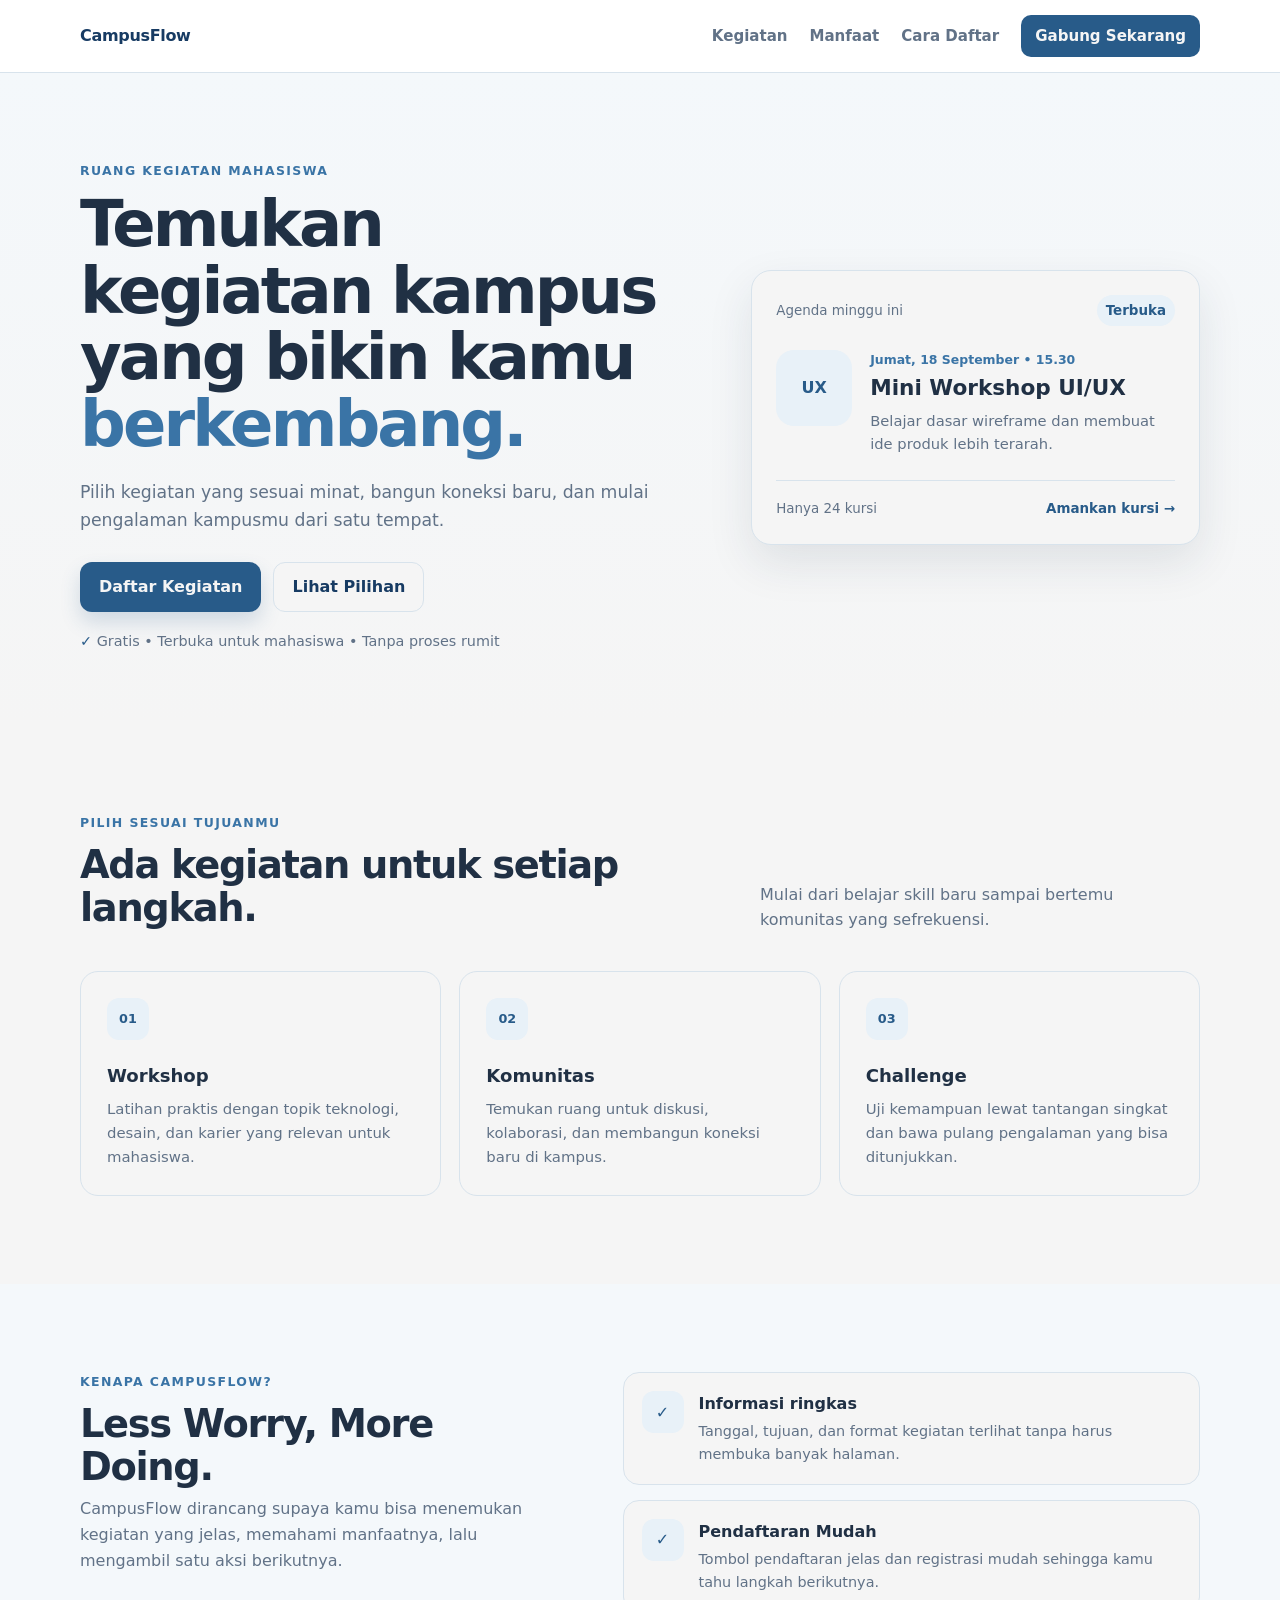
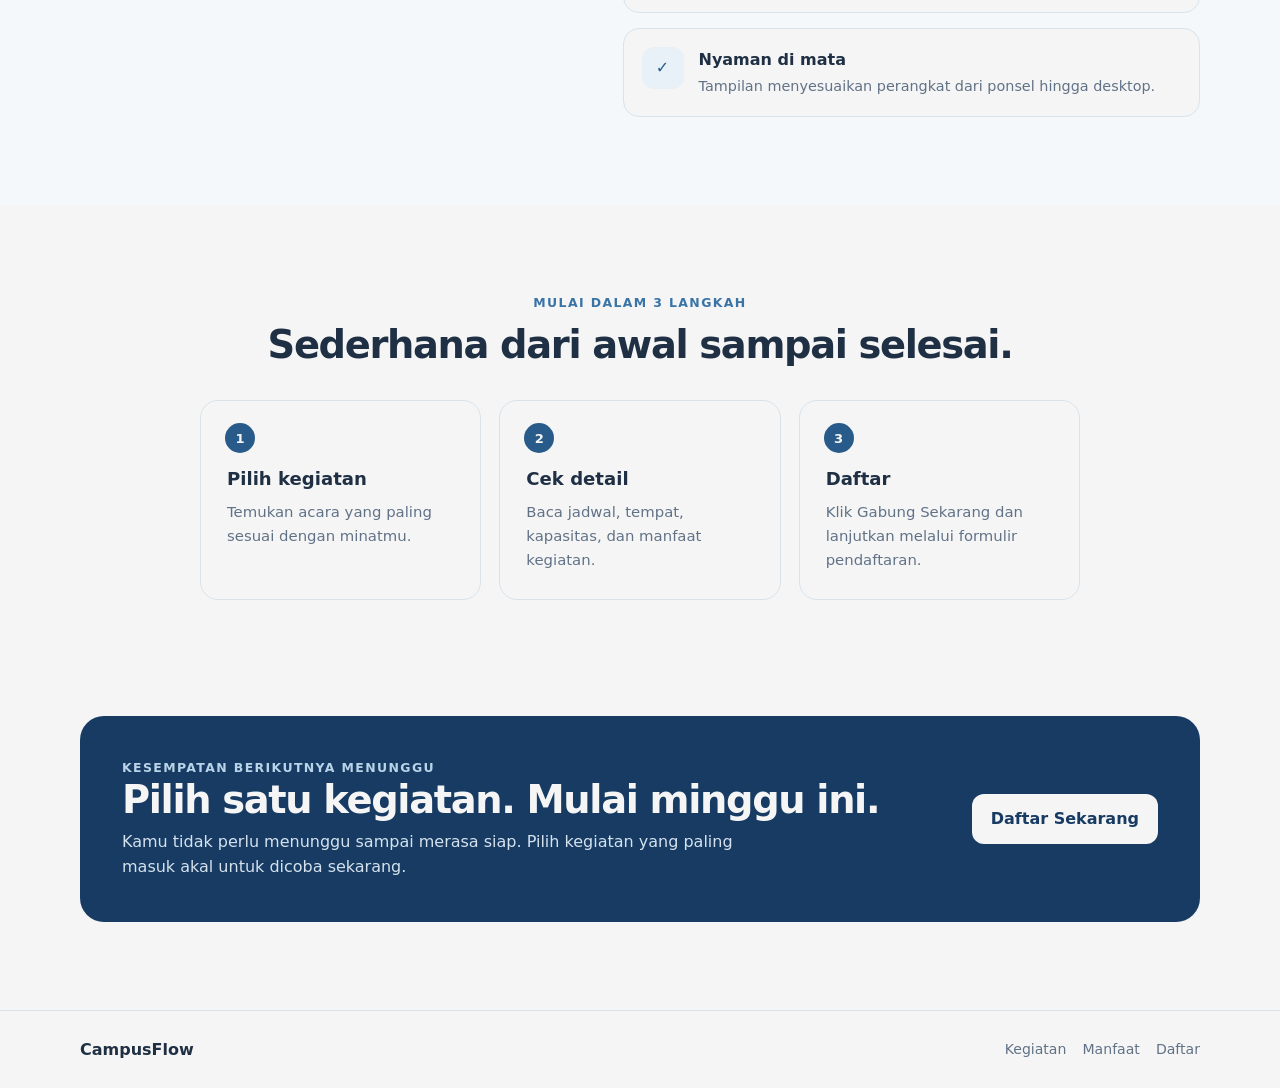
==== MiniProject/index.html @ c78fb05d "add Mini project" ====
<!DOCTYPE html>
<html lang="id">
<head>
  <meta charset="UTF-8">
  <meta name="viewport" content="width=device-width, initial-scale=1.0">
  <meta name="description" content="CampusFlow membantu mahasiswa menemukan kegiatan kampus yang relevan dan mendaftar dengan mudah.">
  <title>CampusFlow — Kegiatan Kampus Lebih Terarah</title>
  <link rel="stylesheet" href="css/style.css">
</head>
<body>
  <header class="site-header">
    <div class="container nav-wrap">
      <a class="brand" href="#home" aria-label="CampusFlow beranda">
        <span>CampusFlow</span>
      </a>
      <nav class="site-nav" aria-label="Navigasi utama">
        <a href="#kegiatan">Kegiatan</a>
        <a href="#manfaat">Manfaat</a>
        <a href="#cara-daftar">Cara Daftar</a>
        <a class="nav-cta" href="#daftar">Gabung Sekarang</a>
      </nav>
    </div>
  </header>

  <main id="home">
    <section class="hero" aria-labelledby="hero-title">
      <div class="container hero-grid">
        <div class="hero-copy">
          <p class="eyebrow">Ruang kegiatan mahasiswa</p>
          <h1 id="hero-title">Temukan kegiatan kampus yang bikin kamu <span>berkembang.</span></h1>
          <p class="hero-text">Pilih kegiatan yang sesuai minat, bangun koneksi baru, dan mulai pengalaman kampusmu dari satu tempat.</p>
          <div class="hero-actions">
            <a class="button button-primary" href="#daftar">Daftar Kegiatan</a>
            <a class="button button-secondary" href="#kegiatan">Lihat Pilihan</a>
          </div>
          <p class="hero-note"><span aria-hidden="true">✓</span> Gratis • Terbuka untuk mahasiswa • Tanpa proses rumit</p>
        </div>

        <div class="hero-card" aria-label="Ringkasan kegiatan minggu ini">
          <div class="card-topline">
            <span>Agenda minggu ini</span>
            <span class="status">Terbuka</span>
          </div>
          <div class="featured-event">
            <div class="event-icon" aria-hidden="true">UX</div>
            <div>
              <p class="event-date">Jumat, 18 September • 15.30</p>
              <h2>Mini Workshop UI/UX</h2>
              <p>Belajar dasar wireframe dan membuat ide produk lebih terarah.</p>
            </div>
          </div>
          <div class="card-footer">
            <span>Hanya 24 kursi</span>
            <a href="#daftar">Amankan kursi →</a>
          </div>
        </div>
      </div>
    </section>

    <section id="kegiatan" class="section" aria-labelledby="kegiatan-title">
      <div class="container">
        <div class="section-heading">
          <div>
            <p class="eyebrow">Pilih sesuai tujuanmu</p>
            <h2 id="kegiatan-title">Ada kegiatan untuk setiap langkah.</h2>
          </div>
          <p>Mulai dari belajar skill baru sampai bertemu komunitas yang sefrekuensi.</p>
        </div>

        <div class="feature-grid">
          <article class="feature-card">
            <div class="feature-icon" aria-hidden="true">01</div>
            <h3>Workshop</h3>
            <p>Latihan praktis dengan topik teknologi, desain, dan karier yang relevan untuk mahasiswa.</p>
          </article>
          <article class="feature-card">
            <div class="feature-icon" aria-hidden="true">02</div>
            <h3>Komunitas</h3>
            <p>Temukan ruang untuk diskusi, kolaborasi, dan membangun koneksi baru di kampus.</p>
          </article>
          <article class="feature-card">
            <div class="feature-icon" aria-hidden="true">03</div>
            <h3>Challenge</h3>
            <p>Uji kemampuan lewat tantangan singkat dan bawa pulang pengalaman yang bisa ditunjukkan.</p>
          </article>
        </div>
      </div>
    </section>

    <section id="manfaat" class="section section-soft" aria-labelledby="manfaat-title">
      <div class="container benefits-grid">
        <div>
          <p class="eyebrow">Kenapa CampusFlow?</p>
          <h2 id="manfaat-title">Less Worry, More Doing.</h2>
          <p class="section-lead">CampusFlow dirancang supaya kamu bisa menemukan kegiatan yang jelas, memahami manfaatnya, lalu mengambil satu aksi berikutnya.</p>
        </div>
        <div class="benefit-list">
          <div class="benefit-item">
            <span class="check" aria-hidden="true">✓</span>
            <div><h3>Informasi ringkas</h3><p>Tanggal, tujuan, dan format kegiatan terlihat tanpa harus membuka banyak halaman.</p></div>
          </div>
          <div class="benefit-item">
            <span class="check" aria-hidden="true">✓</span>
            <div><h3>Pendaftaran Mudah</h3><p>Tombol pendaftaran jelas dan registrasi mudah sehingga kamu tahu langkah berikutnya.</p></div>
          </div>
          <div class="benefit-item">
            <span class="check" aria-hidden="true">✓</span>
            <div><h3>Nyaman di mata</h3><p>Tampilan menyesuaikan perangkat dari ponsel hingga desktop.</p></div>
          </div>
        </div>
      </div>
    </section>

    <section id="cara-daftar" class="section" aria-labelledby="cara-title">
      <div class="container">
        <div class="section-heading centered">
          <div>
            <p class="eyebrow">Mulai dalam 3 langkah</p>
            <h2 id="cara-title">Sederhana dari awal sampai selesai.</h2>
          </div>
        </div>
        <div class="steps-grid">
          <article class="step-card"><span>1</span><h3>Pilih kegiatan</h3><p>Temukan acara yang paling sesuai dengan minatmu.</p></article>
          <article class="step-card"><span>2</span><h3>Cek detail</h3><p>Baca jadwal, tempat, kapasitas, dan manfaat kegiatan.</p></article>
          <article class="step-card"><span>3</span><h3>Daftar</h3><p>Klik Gabung Sekarang dan lanjutkan melalui formulir pendaftaran.</p></article>
        </div>
      </div>
    </section>

    <section id="daftar" class="cta-section" aria-labelledby="cta-title">
      <div class="container cta-box">
        <div>
          <p class="eyebrow">Kesempatan berikutnya menunggu</p>
          <h2 id="cta-title">Pilih satu kegiatan. Mulai minggu ini.</h2>
          <p>Kamu tidak perlu menunggu sampai merasa siap. Pilih kegiatan yang paling masuk akal untuk dicoba sekarang.</p>
        </div>
        <a class="button button-light" href="mailto:campusflow@example.com?subject=Pendaftaran%20Kegiatan%20CampusFlow">Daftar Sekarang</a>
      </div>
    </section>
  </main>

  <footer class="site-footer">
    <div class="container footer-wrap">
      <div>
        <strong>CampusFlow</strong>
      </div>
      <div class="footer-links">
        <a href="#kegiatan">Kegiatan</a>
        <a href="#manfaat">Manfaat</a>
        <a href="#daftar">Daftar</a>
      </div>
    </div>
  </footer>
</body>
</html>
---- MiniProject/css/style.css ----
:root {
  --primary-dark: #173b63;
  --primary: #285b89;
  --primary-light: #3a74a6;
  --primary-soft: #e8f1f8;
  --primary-bg: #f4f8fb;
  --text: #203044;
  --text-muted: #617287;
  --border: #d8e3ec;
  --shadow: 0 18px 45px rgba(32, 48, 68, 0.1);
  --radius: 20px;
  --max-width: 1120px;
}

* {
  box-sizing: border-box;
}
html {
  scroll-behavior: smooth;
}
body {
  margin: 0;
  min-width: 320px;
  font-family:
    Inter,
    ui-sans-serif,
    system-ui,
    -apple-system,
    BlinkMacSystemFont,
    "Segoe UI",
    sans-serif;
  color: var(--text);
  background: whitesmoke;
  line-height: 1.6;
}

a {
  color: inherit;
}

.container {
  width: min(var(--max-width), calc(100% - 40px));
  margin-inline: auto;
}

.site-header {
  position: sticky;
  top: 0;
  z-index: 10;
  background: rgba(255, 255, 255, 0.94);
  border-bottom: 1px solid var(--border);
  backdrop-filter: blur(10px);
}
.nav-wrap {
  min-height: 72px;
  display: flex;
  align-items: center;
  justify-content: space-between;
  gap: 24px;
}
.brand {
  display: inline-flex;
  align-items: center;
  gap: 10px;
  text-decoration: none;
  font-weight: 800;
  color: var(--primary-dark);
  letter-spacing: -0.02em;
}
.site-nav {
  display: flex;
  align-items: center;
  gap: 22px;
  font-size: 0.94rem;
}
.site-nav a {
  text-decoration: none;
  color: var(--text-muted);
  font-weight: 650;
}
.site-nav a:hover {
  color: var(--primary-dark);
}
.site-nav .nav-cta {
  padding: 9px 14px;
  border-radius: 10px;
  background: var(--primary);
  color: whitesmoke;
}

.hero {
  background: linear-gradient(180deg, var(--primary-bg) 0%, whitesmoke 100%);
  padding: 88px 0 72px;
}
.hero-grid {
  display: grid;
  grid-template-columns: 1.15fr 0.85fr;
  gap: 64px;
  align-items: center;
}
.eyebrow {
  margin: 0 0 10px;
  color: var(--primary-light);
  font-size: 0.78rem;
  font-weight: 800;
  letter-spacing: 0.11em;
  text-transform: uppercase;
}
h1,h2,h3,p {
  margin-top: 0;
}
h1 {
  max-width: 750px;
  margin-bottom: 22px;
  font-size: clamp(2.3rem, 5vw, 4.45rem);
  line-height: 1.04;
  letter-spacing: -0.045em;
}
h1 span {
  color: var(--primary-light);
}
.hero-text {
  max-width: 620px;
  margin-bottom: 28px;
  color: var(--text-muted);
  font-size: 1.08rem;
}
.hero-actions {
  display: flex;
  flex-wrap: wrap;
  gap: 12px;
  margin-bottom: 18px;
}
.button {
  display: inline-flex;
  align-items: center;
  justify-content: center;
  min-height: 46px;
  padding: 11px 18px;
  border-radius: 12px;
  font-weight: 800;
  text-decoration: none;
  border: 1px solid transparent;
}
.button-primary {
  background: var(--primary);
  color: whitesmoke;
  box-shadow: 0 10px 20px rgba(40, 91, 137, 0.18);
}
.button-primary:hover {
  background: var(--primary-dark);
}
.button-secondary {
  border-color: var(--border);
  background: whitesmoke;
  color: var(--primary-dark);
}
.button-secondary:hover {
  border-color: var(--primary-light);
}
.hero-note {
  margin: 0;
  font-size: 0.9rem;
  color: var(--text-muted);
}
.hero-note span {
  color: var(--primary);
  font-weight: 900;
}

.hero-card {
  padding: 24px;
  border: 1px solid var(--border);
  border-radius: var(--radius);
  background: whitesmoke;
  box-shadow: var(--shadow);
}
.card-topline,
.card-footer {
  display: flex;
  justify-content: space-between;
  gap: 12px;
  align-items: center;
  font-size: 0.84rem;
  color: var(--text-muted);
}
.status {
  padding: 5px 9px;
  border-radius: 999px;
  background: var(--primary-soft);
  color: var(--primary);
  font-weight: 800;
}
.featured-event {
  display: grid;
  grid-template-columns: 76px 1fr;
  gap: 18px;
  align-items: start;
  padding: 24px 0;
}
.event-icon {
  display: grid;
  place-items: center;
  width: 76px;
  height: 76px;
  border-radius: 18px;
  background: var(--primary-soft);
  color: var(--primary);
  font-weight: 900;
}
.event-date {
  margin-bottom: 5px;
  font-size: 0.78rem;
  color: var(--primary-light);
  font-weight: 800;
}
.featured-event h2 {
  margin-bottom: 8px;
  font-size: 1.35rem;
  line-height: 1.2;
}
.featured-event p:last-child {
  margin-bottom: 0;
  color: var(--text-muted);
  font-size: 0.92rem;
}
.card-footer {
  padding-top: 17px;
  border-top: 1px solid var(--border);
}
.card-footer a {
  color: var(--primary);
  font-weight: 800;
  text-decoration: none;
}

.section {
  padding: 88px 0;
}
.section-soft {
  background: var(--primary-bg);
}
.section-heading {
  display: flex;
  justify-content: space-between;
  gap: 40px;
  align-items: end;
  margin-bottom: 34px;
}
.section-heading h2,
.benefits-grid h2,
.cta-box h2 {
  margin-bottom: 8px;
  font-size: clamp(1.8rem, 3vw, 2.7rem);
  line-height: 1.12;
  letter-spacing: -0.035em;
}
.section-heading > p {
  max-width: 440px;
  margin-bottom: 4px;
  color: var(--text-muted);
}
.centered {
  display: block;
  text-align: center;
}

.feature-grid {
  display: grid;
  grid-template-columns: repeat(3, 1fr);
  gap: 18px;
}
.feature-card,
.step-card {
  padding: 26px;
  border: 1px solid var(--border);
  border-radius: 18px;
  background: whitesmoke;
}
.feature-icon {
  display: grid;
  place-items: center;
  width: 42px;
  height: 42px;
  margin-bottom: 22px;
  border-radius: 12px;
  background: var(--primary-soft);
  color: var(--primary);
  font-size: 0.8rem;
  font-weight: 900;
}
.feature-card h3,
.step-card h3 {
  margin-bottom: 7px;
  font-size: 1.13rem;
}
.feature-card p,
.step-card p {
  margin-bottom: 0;
  color: var(--text-muted);
  font-size: 0.93rem;
}

.benefits-grid {
  display: grid;
  grid-template-columns: 0.9fr 1.1fr;
  gap: 70px;
  align-items: start;
}
.section-lead {
  max-width: 560px;
  color: var(--text-muted);
}
.benefit-list {
  display: grid;
  gap: 15px;
}
.benefit-item {
  display: grid;
  grid-template-columns: 42px 1fr;
  gap: 15px;
  padding: 18px;
  border: 1px solid var(--border);
  border-radius: 16px;
  background: whitesmoke;
}
.check {
  display: grid;
  place-items: center;
  width: 42px;
  height: 42px;
  border-radius: 12px;
  background: var(--primary-soft);
  color: var(--primary);
  font-weight: 900;
}
.benefit-item h3 {
  margin-bottom: 3px;
  font-size: 1rem;
}
.benefit-item p {
  margin: 0;
  color: var(--text-muted);
  font-size: 0.9rem;
}

.steps-grid {
  display: grid;
  grid-template-columns: repeat(3, 1fr);
  gap: 18px;
  max-width: 880px;
  margin: 0 auto;
}
.step-card {
  position: relative;
  padding-top: 64px;
}
.step-card > span {
  position: absolute;
  top: 22px;
  left: 24px;
  display: grid;
  place-items: center;
  width: 30px;
  height: 30px;
  border-radius: 50%;
  background: var(--primary);
  color: whitesmoke;
  font-size: 0.82rem;
  font-weight: 900;
}

.cta-section {
  padding: 28px 0 88px;
}
.cta-box {
  display: flex;
  justify-content: space-between;
  gap: 32px;
  align-items: center;
  padding: 42px;
  border-radius: 24px;
  background: var(--primary-dark);
  color: whitesmoke;
}
.cta-box .eyebrow {
  color: #b9d3e8;
}
.cta-box p {
  max-width: 650px;
  margin-bottom: 0;
  color: #d5e2ee;
}
.button-light {
  background: whitesmoke;
  color: var(--primary-dark);
  white-space: nowrap;
}
.button-light:hover {
  background: var(--primary-soft);
}

.site-footer {
  border-top: 1px solid var(--border);
  padding: 26px 0;
}
.footer-wrap {
  display: flex;
  justify-content: space-between;
  gap: 24px;
  align-items: center;
}
.footer-wrap p {
  margin: 3px 0 0;
  color: var(--text-muted);
  font-size: 0.84rem;
}
.footer-links {
  display: flex;
  flex-wrap: wrap;
  gap: 16px;
}
.footer-links a {
  color: var(--text-muted);
  font-size: 0.88rem;
  text-decoration: none;
}

:focus-visible {
  outline: 3px solid #76a9d0;
  outline-offset: 3px;
  border-radius: 5px;
}

@media (max-width: 860px) {
  .nav-wrap {
    align-items: flex-start;
    padding: 14px 0;
  }
  .site-nav {
    justify-content: flex-end;
    gap: 12px;
    flex-wrap: wrap;
  }
  .hero-grid,
  .benefits-grid {
    grid-template-columns: 1fr;
  }
  .hero-grid {
    gap: 36px;
  }
  .feature-grid,
  .steps-grid {
    grid-template-columns: 1fr;
  }
  .section-heading {
    align-items: start;
    flex-direction: column;
    gap: 10px;
  }
}

@media (max-width: 600px) {
  .container {
    width: min(var(--max-width), calc(100% - 28px));
  }
  .site-header {
    position: static;
  }
  .nav-wrap {
    flex-direction: column;
    align-items: stretch;
  }
  .site-nav {
    justify-content: flex-start;
    overflow-x: auto;
    padding-bottom: 2px;
  }
  .site-nav a {
    flex: 0 0 auto;
  }
  .nav-cta {
    margin-left: auto;
  }
  .hero {
    padding: 58px 0 50px;
  }
  .section {
    padding: 64px 0;
  }
  .cta-section {
    padding: 8px 0 64px;
  }
  .cta-box {
    padding: 28px;
    flex-direction: column;
    align-items: flex-start;
  }
  .button-light {
    width: 100%;
  }
  .footer-wrap {
    flex-direction: column;
    align-items: flex-start;
  }
}

@media (max-width: 380px) {
  h1 {
    font-size: 2.15rem;
  }
  .hero-card,
  .feature-card,
  .step-card,
  .benefit-item,
  .cta-box {
    padding-left: 18px;
    padding-right: 18px;
  }
  .featured-event {
    grid-template-columns: 1fr;
  }
  .event-icon {
    width: 58px;
    height: 58px;
  }
  .hero-actions .button {
    width: 100%;
  }
}
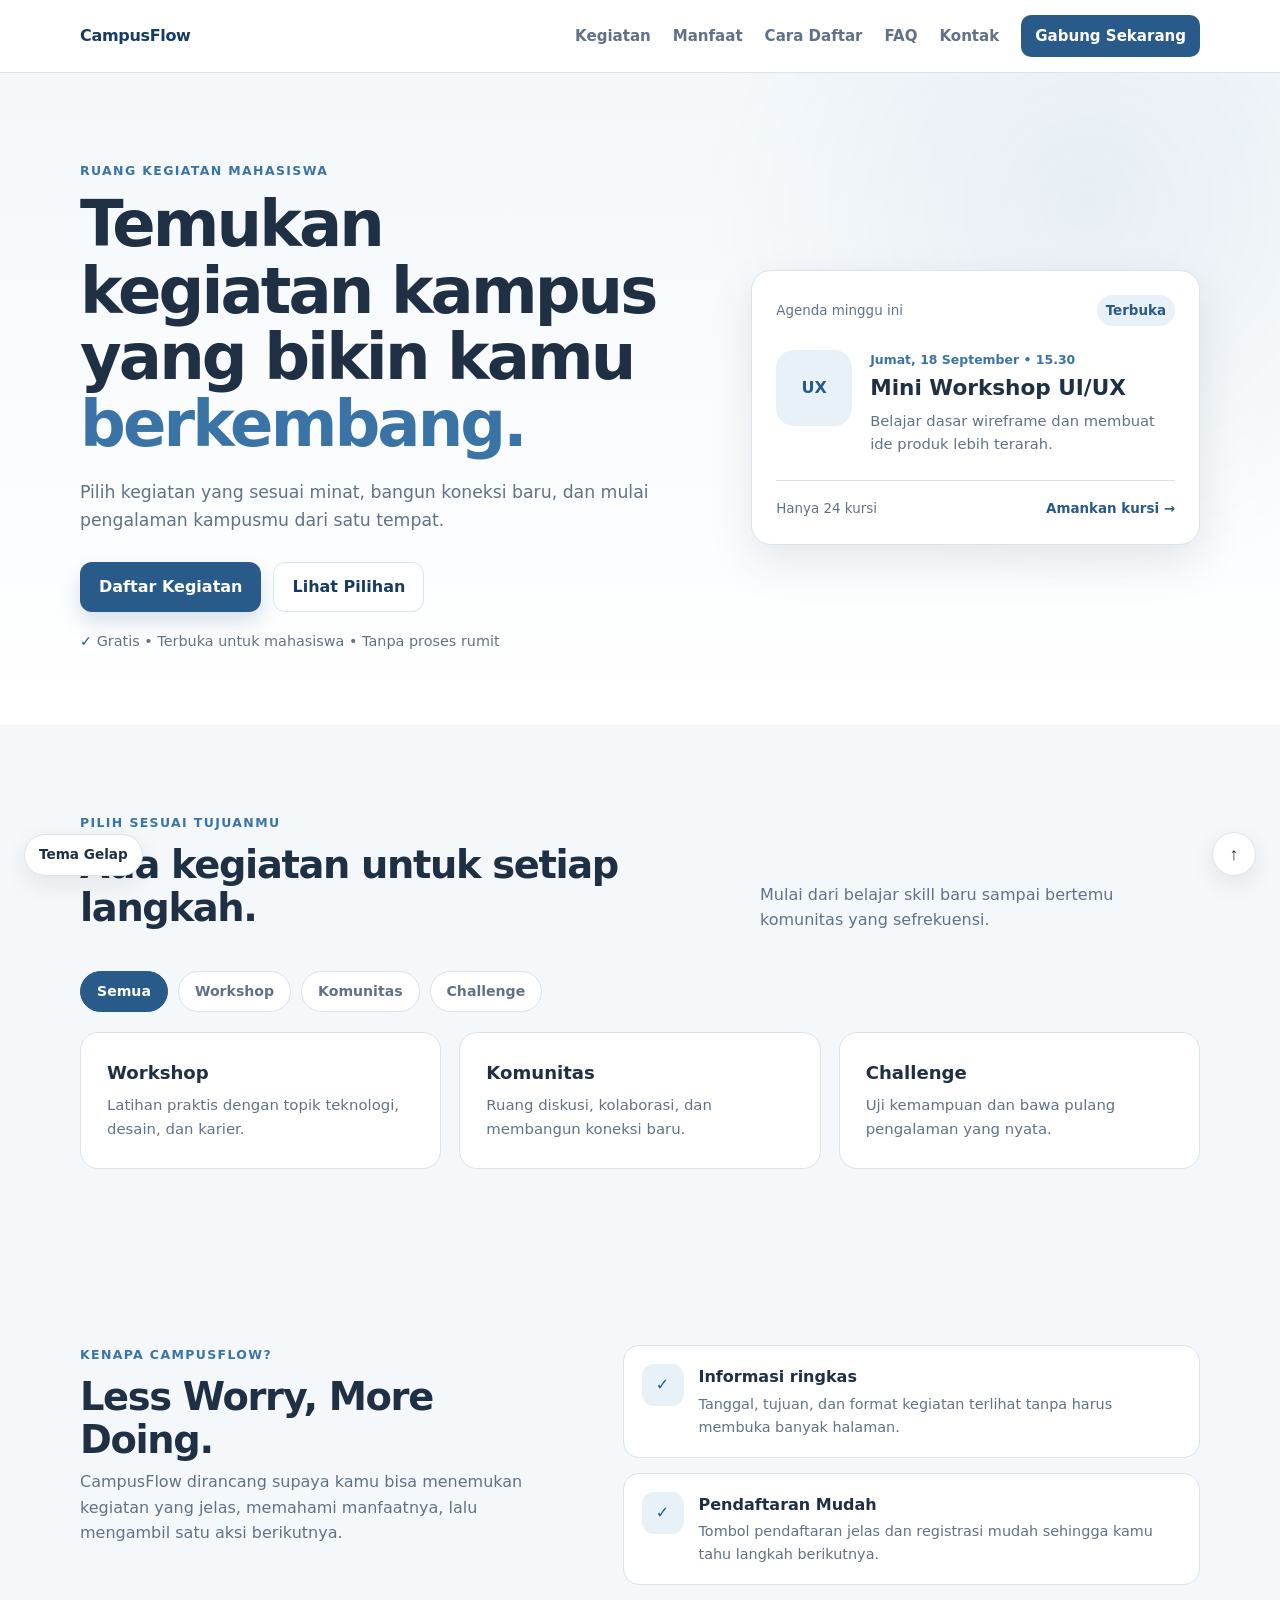
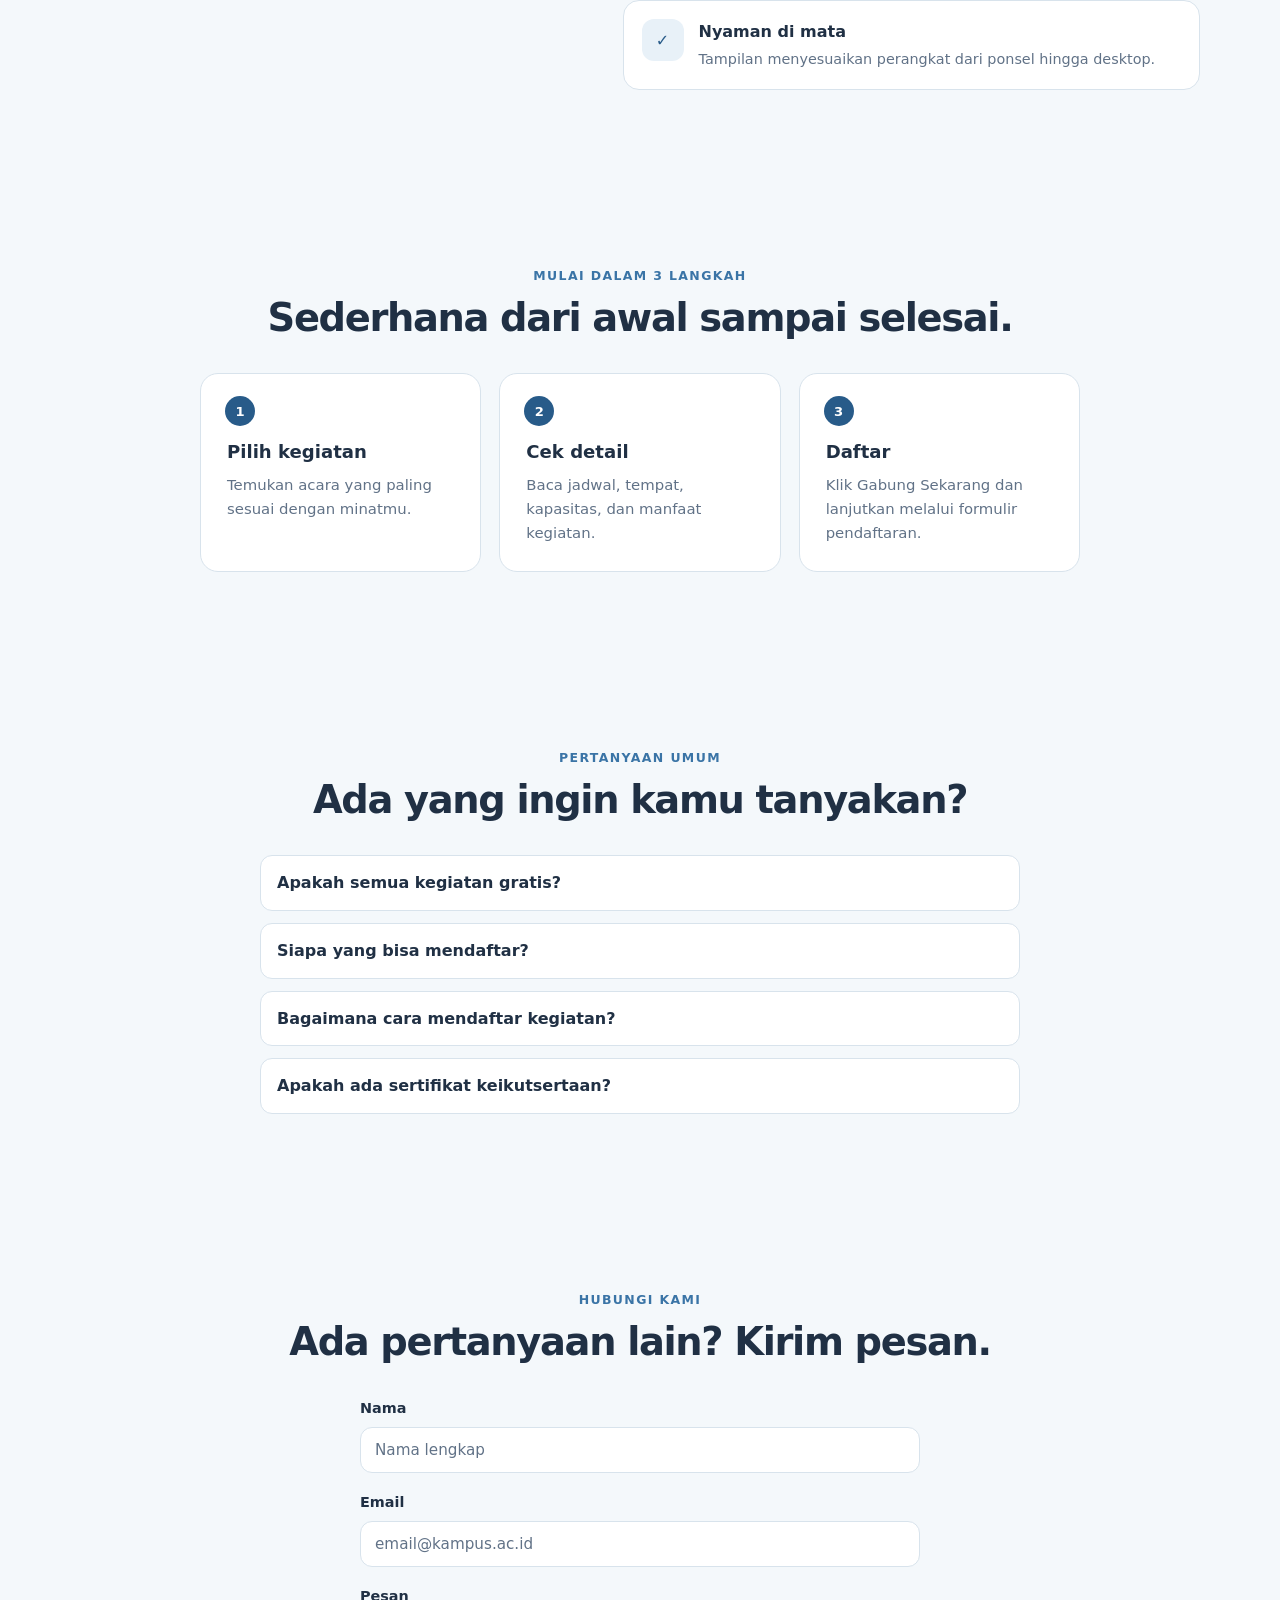
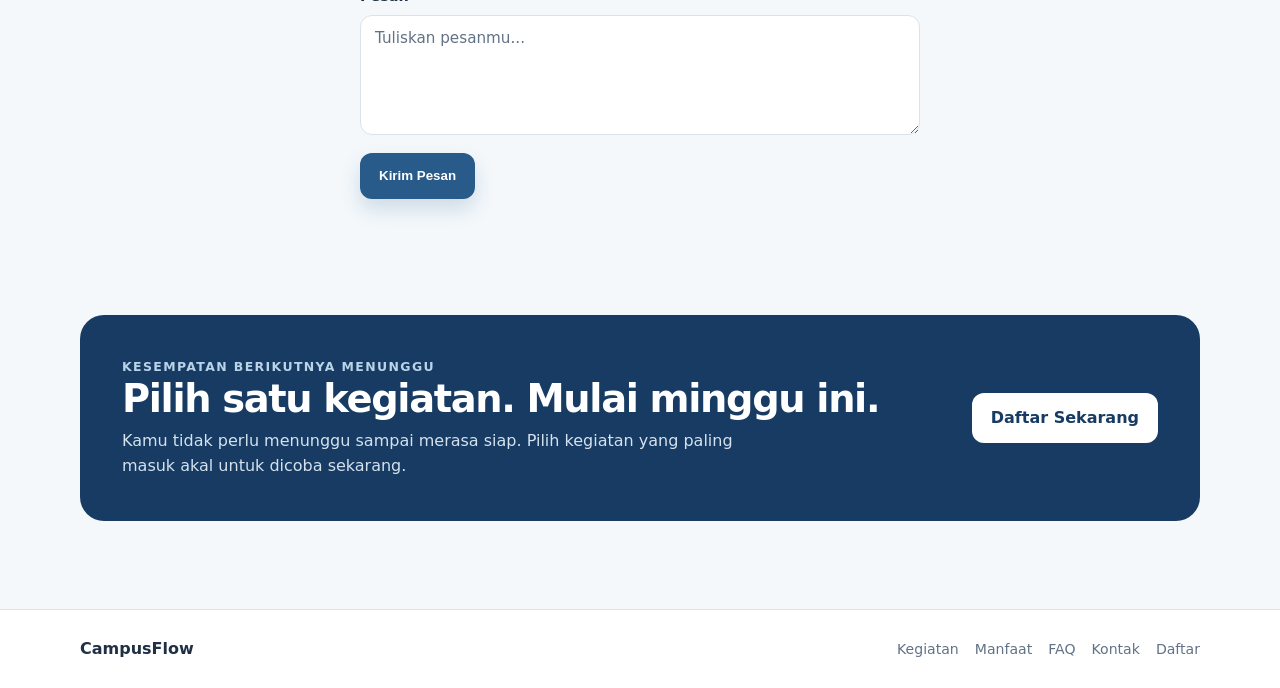
==== commit 662ac10a: "mini project" ====
--- a/MiniProject/index.html
+++ b/MiniProject/index.html
@@ -13,10 +13,13 @@
       <a class="brand" href="#home" aria-label="CampusFlow beranda">
         <span>CampusFlow</span>
       </a>
+      <button id="nav-toggle" aria-expanded="false" aria-label="Buka menu">☰</button>
       <nav class="site-nav" aria-label="Navigasi utama">
         <a href="#kegiatan">Kegiatan</a>
         <a href="#manfaat">Manfaat</a>
         <a href="#cara-daftar">Cara Daftar</a>
+        <a href="#faq">FAQ</a>
+        <a href="#kontak">Kontak</a>
         <a class="nav-cta" href="#daftar">Gabung Sekarang</a>
       </nav>
     </div>
@@ -67,23 +70,14 @@
           <p>Mulai dari belajar skill baru sampai bertemu komunitas yang sefrekuensi.</p>
         </div>
 
-        <div class="feature-grid">
-          <article class="feature-card">
-            <div class="feature-icon" aria-hidden="true">01</div>
-            <h3>Workshop</h3>
-            <p>Latihan praktis dengan topik teknologi, desain, dan karier yang relevan untuk mahasiswa.</p>
-          </article>
-          <article class="feature-card">
-            <div class="feature-icon" aria-hidden="true">02</div>
-            <h3>Komunitas</h3>
-            <p>Temukan ruang untuk diskusi, kolaborasi, dan membangun koneksi baru di kampus.</p>
-          </article>
-          <article class="feature-card">
-            <div class="feature-icon" aria-hidden="true">03</div>
-            <h3>Challenge</h3>
-            <p>Uji kemampuan lewat tantangan singkat dan bawa pulang pengalaman yang bisa ditunjukkan.</p>
-          </article>
-        </div>
+        <div class="filter-wrap">
+          <button class="filter-btn filter-aktif" data-filter="semua">Semua</button>
+          <button class="filter-btn" data-filter="workshop">Workshop</button>
+          <button class="filter-btn" data-filter="komunitas">Komunitas</button>
+          <button class="filter-btn" data-filter="challenge">Challenge</button>
+        </div>
+
+        <div id="daftar-fitur" class="feature-grid"></div>
       </div>
     </section>
 
@@ -127,6 +121,65 @@
       </div>
     </section>
 
+    <section id="faq" class="section section-soft" aria-labelledby="faq-title">
+      <div class="container">
+        <div class="section-heading centered">
+          <div>
+            <p class="eyebrow">Pertanyaan Umum</p>
+            <h2 id="faq-title">Ada yang ingin kamu tanyakan?</h2>
+          </div>
+        </div>
+        <div class="faq-list">
+          <div class="faq-item">
+            <button class="faq-tombol" aria-expanded="false">Apakah semua kegiatan gratis?</button>
+            <div class="faq-jawaban" hidden><p>Ya, semua kegiatan di CampusFlow gratis untuk mahasiswa aktif.</p></div>
+          </div>
+          <div class="faq-item">
+            <button class="faq-tombol" aria-expanded="false">Siapa yang bisa mendaftar?</button>
+            <div class="faq-jawaban" hidden><p>Semua mahasiswa aktif kampus dapat mendaftar tanpa syarat khusus.</p></div>
+          </div>
+          <div class="faq-item">
+            <button class="faq-tombol" aria-expanded="false">Bagaimana cara mendaftar kegiatan?</button>
+            <div class="faq-jawaban" hidden><p>Pilih kegiatan yang diminati, klik Gabung Sekarang, lalu isi formulir pendaftaran.</p></div>
+          </div>
+          <div class="faq-item">
+            <button class="faq-tombol" aria-expanded="false">Apakah ada sertifikat keikutsertaan?</button>
+            <div class="faq-jawaban" hidden><p>Beberapa kegiatan menyediakan sertifikat. Detail tersedia di halaman masing-masing kegiatan.</p></div>
+          </div>
+        </div>
+      </div>
+    </section>
+
+    <section id="kontak" class="section" aria-labelledby="kontak-title">
+      <div class="container">
+        <div class="section-heading centered">
+          <div>
+            <p class="eyebrow">Hubungi Kami</p>
+            <h2 id="kontak-title">Ada pertanyaan lain? Kirim pesan.</h2>
+          </div>
+        </div>
+        <form id="form-kontak" class="form-kontak" novalidate>
+          <div class="form-group">
+            <label for="kontak-nama">Nama</label>
+            <input id="kontak-nama" type="text" placeholder="Nama lengkap" aria-describedby="error-nama">
+            <span id="error-nama" class="error-msg" hidden>Nama wajib diisi</span>
+          </div>
+          <div class="form-group">
+            <label for="kontak-email">Email</label>
+            <input id="kontak-email" type="email" placeholder="email@kampus.ac.id" aria-describedby="error-email">
+            <span id="error-email" class="error-msg" hidden>Email wajib diisi</span>
+          </div>
+          <div class="form-group">
+            <label for="kontak-pesan">Pesan</label>
+            <textarea id="kontak-pesan" placeholder="Tuliskan pesanmu..." rows="4" aria-describedby="error-pesan"></textarea>
+            <span id="error-pesan" class="error-msg" hidden>Pesan wajib diisi</span>
+          </div>
+          <button class="button button-primary" type="submit">Kirim Pesan</button>
+          <p id="pesan-sukses" class="pesan-sukses" hidden>✓ Pesan berhasil dikirim! Kami akan segera menghubungi kamu.</p>
+        </form>
+      </div>
+    </section>
+
     <section id="daftar" class="cta-section" aria-labelledby="cta-title">
       <div class="container cta-box">
         <div>
@@ -147,9 +200,16 @@
       <div class="footer-links">
         <a href="#kegiatan">Kegiatan</a>
         <a href="#manfaat">Manfaat</a>
+        <a href="#faq">FAQ</a>
+        <a href="#kontak">Kontak</a>
         <a href="#daftar">Daftar</a>
       </div>
     </div>
   </footer>
+
+  <button id="ke-atas" hidden aria-label="Kembali ke atas">↑</button>
+  <button id="toggle-tema">Tema Gelap</button>
+
+  <script src="js/app.js" defer></script>
 </body>
-</html>
+</html>
--- a/MiniProject/css/style.css
+++ b/MiniProject/css/style.css
@@ -4,9 +4,14 @@
   --primary-light: #3a74a6;
   --primary-soft: #e8f1f8;
   --primary-bg: #f4f8fb;
+
+  --surface: #ffffff;
+  --surface-soft: #f8fbfd;
+
   --text: #203044;
   --text-muted: #617287;
   --border: #d8e3ec;
+
   --shadow: 0 18px 45px rgba(32, 48, 68, 0.1);
   --radius: 20px;
   --max-width: 1120px;
@@ -15,9 +20,11 @@
 * {
   box-sizing: border-box;
 }
+
 html {
   scroll-behavior: smooth;
 }
+
 body {
   margin: 0;
   min-width: 320px;
@@ -30,8 +37,11 @@
     "Segoe UI",
     sans-serif;
   color: var(--text);
-  background: whitesmoke;
+  background: var(--primary-bg);
   line-height: 1.6;
+  transition:
+    background-color 0.25s ease,
+    color 0.25s ease;
 }
 
 a {
@@ -42,6 +52,9 @@
   width: min(var(--max-width), calc(100% - 40px));
   margin-inline: auto;
 }
+
+
+/* ==================== HEADER ==================== */
 
 .site-header {
   position: sticky;
@@ -51,6 +64,7 @@
   border-bottom: 1px solid var(--border);
   backdrop-filter: blur(10px);
 }
+
 .nav-wrap {
   min-height: 72px;
   display: flex;
@@ -58,6 +72,7 @@
   justify-content: space-between;
   gap: 24px;
 }
+
 .brand {
   display: inline-flex;
   align-items: center;
@@ -67,37 +82,63 @@
   color: var(--primary-dark);
   letter-spacing: -0.02em;
 }
+
 .site-nav {
   display: flex;
   align-items: center;
   gap: 22px;
   font-size: 0.94rem;
 }
+
 .site-nav a {
   text-decoration: none;
   color: var(--text-muted);
   font-weight: 650;
-}
+  transition: color 0.2s ease;
+}
+
 .site-nav a:hover {
   color: var(--primary-dark);
 }
+
 .site-nav .nav-cta {
   padding: 9px 14px;
   border-radius: 10px;
   background: var(--primary);
-  color: whitesmoke;
+  color: #ffffff;
+  transition:
+    background-color 0.2s ease,
+    transform 0.2s ease;
+}
+
+.site-nav .nav-cta:hover {
+  background: var(--primary-dark);
+  color: #ffffff;
+  transform: translateY(-1px);
 }
 
 .hero {
-  background: linear-gradient(180deg, var(--primary-bg) 0%, whitesmoke 100%);
+  background:
+    radial-gradient(
+      circle at 85% 20%,
+      rgba(58, 116, 166, 0.08),
+      transparent 32%
+    ),
+    linear-gradient(
+      180deg,
+      var(--primary-bg) 0%,
+      var(--surface) 100%
+    );
   padding: 88px 0 72px;
 }
+
 .hero-grid {
   display: grid;
   grid-template-columns: 1.15fr 0.85fr;
   gap: 64px;
   align-items: center;
 }
+
 .eyebrow {
   margin: 0 0 10px;
   color: var(--primary-light);
@@ -106,9 +147,14 @@
   letter-spacing: 0.11em;
   text-transform: uppercase;
 }
-h1,h2,h3,p {
+
+h1,
+h2,
+h3,
+p {
   margin-top: 0;
 }
+
 h1 {
   max-width: 750px;
   margin-bottom: 22px;
@@ -116,21 +162,25 @@
   line-height: 1.04;
   letter-spacing: -0.045em;
 }
+
 h1 span {
   color: var(--primary-light);
 }
+
 .hero-text {
   max-width: 620px;
   margin-bottom: 28px;
   color: var(--text-muted);
   font-size: 1.08rem;
 }
+
 .hero-actions {
   display: flex;
   flex-wrap: wrap;
   gap: 12px;
   margin-bottom: 18px;
 }
+
 .button {
   display: inline-flex;
   align-items: center;
@@ -141,28 +191,47 @@
   font-weight: 800;
   text-decoration: none;
   border: 1px solid transparent;
-}
+  cursor: pointer;
+  transition:
+    background-color 0.2s ease,
+    border-color 0.2s ease,
+    color 0.2s ease,
+    transform 0.2s ease,
+    box-shadow 0.2s ease;
+}
+
+.button:hover {
+  transform: translateY(-1px);
+}
+
 .button-primary {
   background: var(--primary);
-  color: whitesmoke;
+  color: #ffffff;
   box-shadow: 0 10px 20px rgba(40, 91, 137, 0.18);
 }
+
 .button-primary:hover {
   background: var(--primary-dark);
-}
+  box-shadow: 0 12px 24px rgba(40, 91, 137, 0.22);
+}
+
 .button-secondary {
   border-color: var(--border);
-  background: whitesmoke;
+  background: var(--surface);
   color: var(--primary-dark);
 }
+
 .button-secondary:hover {
   border-color: var(--primary-light);
-}
+  background: var(--surface-soft);
+}
+
 .hero-note {
   margin: 0;
   font-size: 0.9rem;
   color: var(--text-muted);
 }
+
 .hero-note span {
   color: var(--primary);
   font-weight: 900;
@@ -172,9 +241,10 @@
   padding: 24px;
   border: 1px solid var(--border);
   border-radius: var(--radius);
-  background: whitesmoke;
+  background: var(--surface);
   box-shadow: var(--shadow);
 }
+
 .card-topline,
 .card-footer {
   display: flex;
@@ -184,6 +254,7 @@
   font-size: 0.84rem;
   color: var(--text-muted);
 }
+
 .status {
   padding: 5px 9px;
   border-radius: 999px;
@@ -191,6 +262,7 @@
   color: var(--primary);
   font-weight: 800;
 }
+
 .featured-event {
   display: grid;
   grid-template-columns: 76px 1fr;
@@ -198,6 +270,7 @@
   align-items: start;
   padding: 24px 0;
 }
+
 .event-icon {
   display: grid;
   place-items: center;
@@ -208,38 +281,49 @@
   color: var(--primary);
   font-weight: 900;
 }
+
 .event-date {
   margin-bottom: 5px;
   font-size: 0.78rem;
   color: var(--primary-light);
   font-weight: 800;
 }
+
 .featured-event h2 {
   margin-bottom: 8px;
   font-size: 1.35rem;
   line-height: 1.2;
 }
+
 .featured-event p:last-child {
   margin-bottom: 0;
   color: var(--text-muted);
   font-size: 0.92rem;
 }
+
 .card-footer {
   padding-top: 17px;
   border-top: 1px solid var(--border);
 }
+
 .card-footer a {
   color: var(--primary);
   font-weight: 800;
   text-decoration: none;
 }
 
+.card-footer a:hover {
+  color: var(--primary-dark);
+}
+
 .section {
   padding: 88px 0;
 }
+
 .section-soft {
   background: var(--primary-bg);
 }
+
 .section-heading {
   display: flex;
   justify-content: space-between;
@@ -247,6 +331,7 @@
   align-items: end;
   margin-bottom: 34px;
 }
+
 .section-heading h2,
 .benefits-grid h2,
 .cta-box h2 {
@@ -255,11 +340,13 @@
   line-height: 1.12;
   letter-spacing: -0.035em;
 }
+
 .section-heading > p {
   max-width: 440px;
   margin-bottom: 4px;
   color: var(--text-muted);
 }
+
 .centered {
   display: block;
   text-align: center;
@@ -270,13 +357,26 @@
   grid-template-columns: repeat(3, 1fr);
   gap: 18px;
 }
+
 .feature-card,
 .step-card {
   padding: 26px;
   border: 1px solid var(--border);
   border-radius: 18px;
-  background: whitesmoke;
-}
+  background: var(--surface);
+  transition:
+    transform 0.2s ease,
+    border-color 0.2s ease,
+    box-shadow 0.2s ease;
+}
+
+.feature-card:hover,
+.step-card:hover {
+  transform: translateY(-3px);
+  border-color: rgba(58, 116, 166, 0.45);
+  box-shadow: 0 12px 30px rgba(32, 48, 68, 0.08);
+}
+
 .feature-icon {
   display: grid;
   place-items: center;
@@ -289,11 +389,13 @@
   font-size: 0.8rem;
   font-weight: 900;
 }
+
 .feature-card h3,
 .step-card h3 {
   margin-bottom: 7px;
   font-size: 1.13rem;
 }
+
 .feature-card p,
 .step-card p {
   margin-bottom: 0;
@@ -307,14 +409,17 @@
   gap: 70px;
   align-items: start;
 }
+
 .section-lead {
   max-width: 560px;
   color: var(--text-muted);
 }
+
 .benefit-list {
   display: grid;
   gap: 15px;
 }
+
 .benefit-item {
   display: grid;
   grid-template-columns: 42px 1fr;
@@ -322,8 +427,17 @@
   padding: 18px;
   border: 1px solid var(--border);
   border-radius: 16px;
-  background: whitesmoke;
-}
+  background: var(--surface);
+  transition:
+    border-color 0.2s ease,
+    transform 0.2s ease;
+}
+
+.benefit-item:hover {
+  transform: translateY(-2px);
+  border-color: rgba(58, 116, 166, 0.4);
+}
+
 .check {
   display: grid;
   place-items: center;
@@ -334,10 +448,12 @@
   color: var(--primary);
   font-weight: 900;
 }
+
 .benefit-item h3 {
   margin-bottom: 3px;
   font-size: 1rem;
 }
+
 .benefit-item p {
   margin: 0;
   color: var(--text-muted);
@@ -351,10 +467,12 @@
   max-width: 880px;
   margin: 0 auto;
 }
+
 .step-card {
   position: relative;
   padding-top: 64px;
 }
+
 .step-card > span {
   position: absolute;
   top: 22px;
@@ -365,14 +483,174 @@
   height: 30px;
   border-radius: 50%;
   background: var(--primary);
-  color: whitesmoke;
+  color: #ffffff;
   font-size: 0.82rem;
   font-weight: 900;
 }
 
+.faq-list {
+  max-width: 760px;
+  margin: 0 auto;
+  display: grid;
+  gap: 12px;
+}
+
+.faq-item {
+  border-radius: 14px;
+}
+
+.faq-tombol {
+  width: 100%;
+  text-align: left;
+  padding: 14px 16px;
+  background: var(--surface);
+  border: 1px solid var(--border);
+  border-radius: 12px;
+  color: var(--text);
+  font: inherit;
+  font-weight: 700;
+  cursor: pointer;
+  transition:
+    background-color 0.2s ease,
+    border-color 0.2s ease;
+}
+
+.faq-tombol:hover {
+  background: var(--surface-soft);
+  border-color: var(--primary-light);
+}
+
+.faq-jawaban {
+  padding: 0 16px;
+}
+
+.faq-jawaban p {
+  margin: 0;
+  padding: 12px 0 4px;
+  color: var(--text-muted);
+  font-size: 0.92rem;
+}
+
+.filter-wrap {
+  display: flex;
+  gap: 10px;
+  margin-bottom: 20px;
+  flex-wrap: wrap;
+}
+
+.filter-btn {
+  padding: 8px 16px;
+  border: 1px solid var(--border);
+  border-radius: 999px;
+  cursor: pointer;
+  background: var(--surface);
+  color: var(--text-muted);
+  font: inherit;
+  font-size: 0.88rem;
+  font-weight: 700;
+  transition:
+    background-color 0.2s ease,
+    border-color 0.2s ease,
+    color 0.2s ease;
+}
+
+.filter-btn:hover {
+  border-color: var(--primary-light);
+  color: var(--primary);
+}
+
+.filter-aktif {
+  background: var(--primary);
+  color: #ffffff;
+  border-color: var(--primary);
+}
+
+.filter-aktif:hover {
+  background: var(--primary-dark);
+  color: #ffffff;
+}
+
+.form-kontak {
+  max-width: 560px;
+  margin: 0 auto;
+  display: grid;
+  gap: 18px;
+}
+
+.form-group {
+  display: grid;
+  gap: 7px;
+}
+
+.form-group label {
+  font-weight: 700;
+  font-size: 0.9rem;
+  color: var(--text);
+}
+
+.form-group input,
+.form-group textarea {
+  width: 100%;
+  padding: 13px 14px;
+  border: 1px solid var(--border);
+  border-radius: 12px;
+  font-family: inherit;
+  font-size: 0.95rem;
+  background: var(--surface);
+  color: var(--text);
+
+  transition:
+    border-color 0.2s ease,
+    box-shadow 0.2s ease,
+    background-color 0.2s ease;
+}
+
+.form-group input::placeholder,
+.form-group textarea::placeholder {
+  color: var(--text-muted);
+}
+
+.form-group input:focus,
+.form-group textarea:focus {
+  outline: none;
+  border-color: var(--primary-light);
+  box-shadow: 0 0 0 3px var(--primary-soft);
+}
+
+.form-group textarea {
+  resize: vertical;
+  min-height: 120px;
+}
+
+.form-group input[aria-invalid="true"],
+.form-group textarea[aria-invalid="true"] {
+  border-color: #c0392b;
+}
+
+.error-msg {
+  color: #c0392b;
+  font-size: 0.82rem;
+  font-weight: 600;
+}
+
+.form-kontak .button {
+  justify-self: start;
+}
+
+.pesan-sukses {
+  margin: 0;
+  padding: 12px 14px;
+  border-radius: 12px;
+  background: var(--primary-soft);
+  color: var(--primary-dark);
+  font-weight: 700;
+  font-size: 0.9rem;
+}
+
 .cta-section {
   padding: 28px 0 88px;
 }
+
 .cta-box {
   display: flex;
   justify-content: space-between;
@@ -381,21 +659,25 @@
   padding: 42px;
   border-radius: 24px;
   background: var(--primary-dark);
-  color: whitesmoke;
-}
+  color: #ffffff;
+}
+
 .cta-box .eyebrow {
   color: #b9d3e8;
 }
+
 .cta-box p {
   max-width: 650px;
   margin-bottom: 0;
   color: #d5e2ee;
 }
+
 .button-light {
-  background: whitesmoke;
+  background: #ffffff;
   color: var(--primary-dark);
   white-space: nowrap;
 }
+
 .button-light:hover {
   background: var(--primary-soft);
 }
@@ -403,27 +685,37 @@
 .site-footer {
   border-top: 1px solid var(--border);
   padding: 26px 0;
-}
+  background: var(--surface);
+}
+
 .footer-wrap {
   display: flex;
   justify-content: space-between;
   gap: 24px;
   align-items: center;
 }
+
 .footer-wrap p {
   margin: 3px 0 0;
   color: var(--text-muted);
   font-size: 0.84rem;
 }
+
 .footer-links {
   display: flex;
   flex-wrap: wrap;
   gap: 16px;
 }
+
 .footer-links a {
   color: var(--text-muted);
   font-size: 0.88rem;
   text-decoration: none;
+  transition: color 0.2s ease;
+}
+
+.footer-links a:hover {
+  color: var(--primary-dark);
 }
 
 :focus-visible {
@@ -432,27 +724,224 @@
   border-radius: 5px;
 }
 
+#ke-atas {
+  position: fixed;
+  bottom: 24px;
+  right: 24px;
+  width: 44px;
+  height: 44px;
+  display: grid;
+  place-items: center;
+
+  border: 1px solid var(--border);
+  border-radius: 50%;
+
+  background: var(--surface);
+  color: var(--text);
+
+  font-size: 1.1rem;
+  font-weight: 800;
+
+  box-shadow: 0 8px 24px rgba(0, 0, 0, 0.08);
+  cursor: pointer;
+
+  transition:
+    background-color 0.2s ease,
+    border-color 0.2s ease,
+    transform 0.2s ease;
+}
+
+#ke-atas:hover {
+  transform: translateY(-2px);
+  border-color: var(--primary-light);
+}
+
+#toggle-tema {
+  position: fixed;
+  bottom: 24px;
+  left: 24px;
+
+  padding: 9px 14px;
+  border: 1px solid var(--border);
+  border-radius: 999px;
+
+  background: var(--surface);
+  color: var(--text);
+
+  font: inherit;
+  font-size: 0.85rem;
+  font-weight: 700;
+
+  box-shadow: 0 8px 24px rgba(0, 0, 0, 0.08);
+  cursor: pointer;
+
+  transition:
+    background-color 0.2s ease,
+    border-color 0.2s ease,
+    color 0.2s ease,
+    transform 0.2s ease;
+}
+
+#toggle-tema:hover {
+  transform: translateY(-2px);
+  border-color: var(--primary-light);
+}
+
+body.tema-gelap {
+  --primary-dark: #eaf2fa;
+  --primary: #78b9eb;
+  --primary-light: #98cbf3;
+  --primary-soft: #1c354b;
+  --primary-bg: #101821;
+
+  --surface: #18232f;
+  --surface-soft: #1d2b39;
+
+  --text: #e8edf3;
+  --text-muted: #a7b5c4;
+  --border: #2d4052;
+
+  --shadow: 0 18px 45px rgba(0, 0, 0, 0.28);
+
+  background: var(--primary-bg);
+  color: var(--text);
+}
+
+body.tema-gelap .site-header {
+  background: rgba(16, 24, 33, 0.92);
+  border-color: var(--border);
+}
+
+body.tema-gelap .hero {
+  background:
+    radial-gradient(
+      circle at 85% 20%,
+      rgba(120, 185, 235, 0.09),
+      transparent 32%
+    ),
+    linear-gradient(
+      180deg,
+      #152230 0%,
+      var(--primary-bg) 100%
+    );
+}
+
+body.tema-gelap .hero-card,
+body.tema-gelap .feature-card,
+body.tema-gelap .step-card,
+body.tema-gelap .benefit-item {
+  background: var(--surface);
+  border-color: var(--border);
+}
+
+body.tema-gelap .faq-tombol {
+  background: var(--surface);
+  border-color: var(--border);
+  color: var(--text);
+}
+
+body.tema-gelap .faq-tombol:hover {
+  background: var(--surface-soft);
+}
+
+body.tema-gelap .form-group input,
+body.tema-gelap .form-group textarea {
+  background: var(--surface);
+  border-color: var(--border);
+  color: var(--text);
+}
+
+body.tema-gelap .form-group input:focus,
+body.tema-gelap .form-group textarea:focus {
+  border-color: var(--primary-light);
+}
+
+body.tema-gelap .button-secondary {
+  background: var(--surface);
+  border-color: var(--border);
+  color: var(--primary);
+}
+
+body.tema-gelap .button-secondary:hover {
+  background: var(--surface-soft);
+}
+
+body.tema-gelap .site-nav .nav-cta {
+  color: #101821;
+}
+
+body.tema-gelap .site-nav .nav-cta:hover {
+  color: #101821;
+}
+
+body.tema-gelap .cta-box {
+  background: #0b121b;
+}
+
+body.tema-gelap .cta-box .eyebrow {
+  color: #9fcaf0;
+}
+
+body.tema-gelap .cta-box p {
+  color: #b8c6d4;
+}
+
+body.tema-gelap .button-light {
+  background: var(--primary-soft);
+  color: var(--primary-dark);
+}
+
+body.tema-gelap .site-footer {
+  background: #0f1720;
+  border-color: var(--border);
+}
+
+body.tema-gelap ::placeholder {
+  color: var(--text-muted);
+}
+
+.nav-open {
+  display: flex;
+}
+
+#nav-toggle {
+  display: none;
+  padding: 7px 10px;
+  border: 1px solid var(--border);
+  border-radius: 10px;
+  background: var(--surface);
+  color: var(--text);
+  font-size: 1.1rem;
+  cursor: pointer;
+}
+
+//responsive
 @media (max-width: 860px) {
   .nav-wrap {
     align-items: flex-start;
     padding: 14px 0;
   }
+
   .site-nav {
     justify-content: flex-end;
     gap: 12px;
     flex-wrap: wrap;
   }
+
   .hero-grid,
   .benefits-grid {
     grid-template-columns: 1fr;
   }
+
   .hero-grid {
     gap: 36px;
   }
+
   .feature-grid,
   .steps-grid {
     grid-template-columns: 1fr;
   }
+
   .section-heading {
     align-items: start;
     flex-direction: column;
@@ -464,51 +953,88 @@
   .container {
     width: min(var(--max-width), calc(100% - 28px));
   }
+
   .site-header {
     position: static;
   }
+
   .nav-wrap {
     flex-direction: column;
     align-items: stretch;
   }
+
+  #nav-toggle {
+    display: block;
+    align-self: flex-end;
+    margin-top: -48px;
+  }
+
   .site-nav {
-    justify-content: flex-start;
-    overflow-x: auto;
-    padding-bottom: 2px;
-  }
+    display: none;
+    flex-direction: column;
+    align-items: stretch;
+    width: 100%;
+    gap: 4px;
+    padding-top: 12px;
+  }
+
+  .site-nav.nav-open {
+    display: flex;
+  }
+
   .site-nav a {
     flex: 0 0 auto;
-  }
-  .nav-cta {
-    margin-left: auto;
-  }
+    padding: 8px 4px;
+  }
+
+  .site-nav .nav-cta {
+    margin-top: 6px;
+    text-align: center;
+  }
+
   .hero {
     padding: 58px 0 50px;
   }
+
   .section {
     padding: 64px 0;
   }
+
   .cta-section {
     padding: 8px 0 64px;
   }
+
   .cta-box {
     padding: 28px;
     flex-direction: column;
     align-items: flex-start;
   }
+
   .button-light {
     width: 100%;
   }
+
   .footer-wrap {
     flex-direction: column;
     align-items: flex-start;
   }
+
+  #toggle-tema {
+    left: 14px;
+    bottom: 14px;
+  }
+
+  #ke-atas {
+    right: 14px;
+    bottom: 14px;
+  }
 }
 
 @media (max-width: 380px) {
   h1 {
     font-size: 2.15rem;
   }
+
   .hero-card,
   .feature-card,
   .step-card,
@@ -517,14 +1043,22 @@
     padding-left: 18px;
     padding-right: 18px;
   }
+
   .featured-event {
     grid-template-columns: 1fr;
   }
+
   .event-icon {
     width: 58px;
     height: 58px;
   }
+
   .hero-actions .button {
     width: 100%;
   }
-}
+
+  #toggle-tema {
+    font-size: 0.8rem;
+    padding: 8px 12px;
+  }
+}
